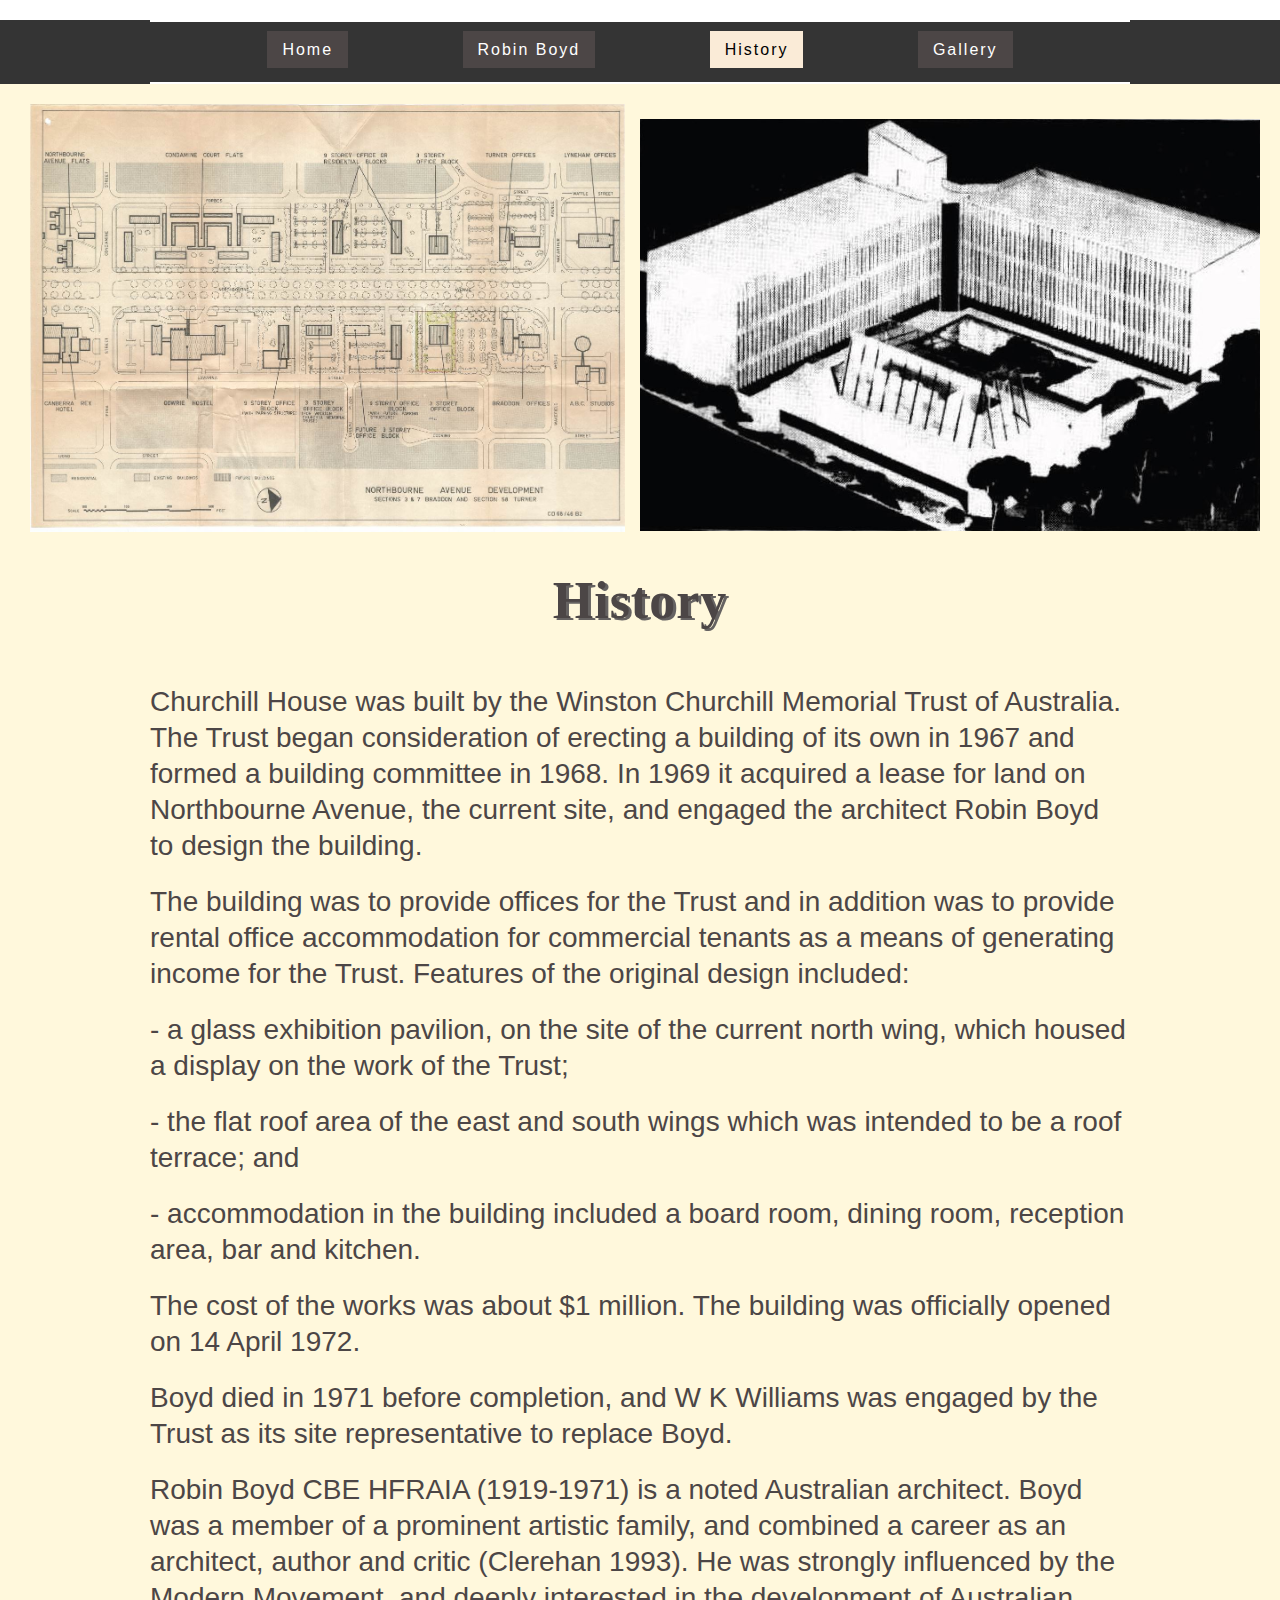
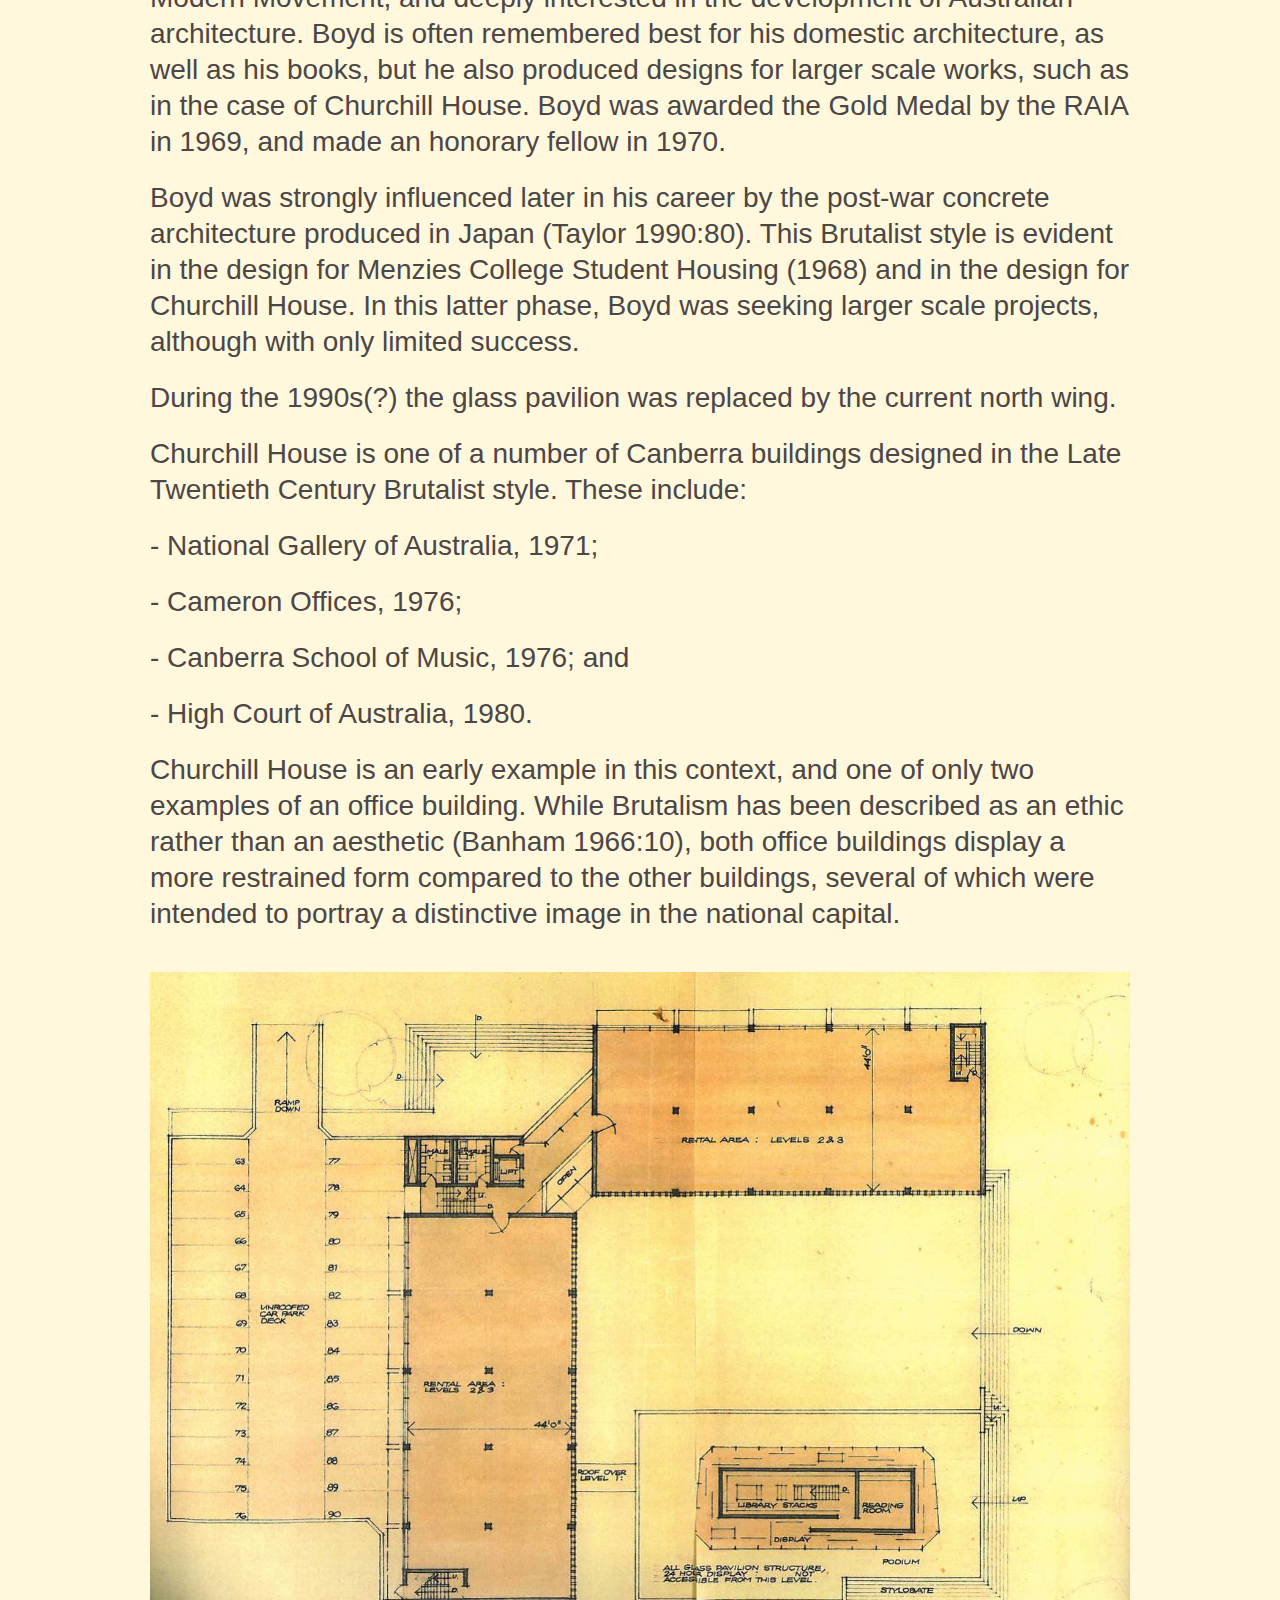
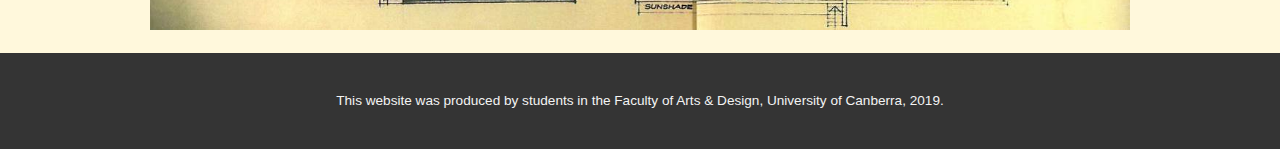
==== history.html @ a8d82f20 "updates" ====
<!DOCTYPE html>

<html lang="en">

<head>
    <title>Churchill House-History</title>
    <meta charset="utf-8">
    <link href="assets/css/reset.css" rel="stylesheet" type="text/css">
    <link href="assets/css/styles.css" rel="stylesheet" type="text/css">
    <link href="assets/images/boyd-logo.png" rel="icon" type="image/x-icon">

</head>

<body>
    <header>
        <div class="wrapper">

            <nav>
                <ul>
                    <li><a href="index.html">Home</a></li>
                    <li><a href="robinboyd.html">Robin Boyd</a></li>
                    <li><a href="history.html" class="currentpage">History</a></li>
                    <li><a href="gallery.html">Gallery</a></li>
                </ul>
            </nav>
        </div>
    </header>

    <main>
        <img src="assets/images/churchill-house-1.jpg" alt="churchill floorplan" class="rb1img">
        <img src="assets/images/churchill-house-12.jpg" alt="churchill black and white" class="rb2img">

        <div class="wrapper">
            <h1>History </h1>

            <p>Churchill House was built by the Winston Churchill Memorial Trust of Australia. The Trust began consideration of erecting a building of its own in 1967 and formed a building committee in 1968. In 1969 it acquired a lease for land on Northbourne Avenue, the current site, and engaged the architect Robin Boyd to design the building.</p>

            <p>The building was to provide offices for the Trust and in addition was to provide rental office accommodation for commercial tenants as a means of generating income for the Trust. Features of the original design included:</p>

            <p>- a glass exhibition pavilion, on the site of the current north wing, which housed a display on the work of the Trust;</p>
            <p>- the flat roof area of the east and south wings which was intended to be a roof terrace; and</p>
            <p>- accommodation in the building included a board room, dining room, reception area, bar and kitchen.</p>

            <p>The cost of the works was about $1 million. The building was officially opened on 14 April 1972.</p>

            <p>Boyd died in 1971 before completion, and W K Williams was engaged by the Trust as its site representative to replace Boyd.</p>

            <p>Robin Boyd CBE HFRAIA (1919-1971) is a noted Australian architect. Boyd was a member of a prominent artistic family, and combined a career as an architect, author and critic (Clerehan 1993). He was strongly influenced by the Modern Movement, and deeply interested in the development of Australian architecture. Boyd is often remembered best for his domestic architecture, as well as his books, but he also produced designs for larger scale works, such as in the case of Churchill House. Boyd was awarded the Gold Medal by the RAIA in 1969, and made an honorary fellow in 1970.</p>

            <p>Boyd was strongly influenced later in his career by the post-war concrete architecture produced in Japan (Taylor 1990:80). This Brutalist style is evident in the design for Menzies College Student Housing (1968) and in the design for Churchill House. In this latter phase, Boyd was seeking larger scale projects, although with only limited success.</p>

            <p>During the 1990s(?) the glass pavilion was replaced by the current north wing.</p>

            <p>Churchill House is one of a number of Canberra buildings designed in the Late Twentieth Century Brutalist style. These include:</p>

            <p>- National Gallery of Australia, 1971;</p>

            <p>- Cameron Offices, 1976;</p>

            <p>- Canberra School of Music, 1976; and</p>

            <p>- High Court of Australia, 1980.</p>

            <p>Churchill House is an early example in this context, and one of only two examples of an office building. While Brutalism has been described as an ethic rather than an aesthetic (Banham 1966:10), both office buildings display a more restrained form compared to the other buildings, several of which were intended to portray a distinctive image in the national capital.</p>
            <img src="assets/images/churchill-house-20.jpg" alt="churchill floorplan2" class="bottomimg">
        </div>
    </main>

    <footer>
        <div class="wrapper">
            <p>This website was produced by students in the Faculty of Arts & Design, University of Canberra, 2019.</p>
        </div>
    </footer>

</body>

</html>
---- assets/css/styles.css ----
body {
    color: #4c4646;
    font-family: domine, roboto, sans-serif;
    font-size: 16px;
}

/*Typography*/

h1,
h2,
h3,
h4,
h5,
h6 {
    font-family: domine;
    margin-bottom: 25px;
}

h1 {
    text-align: center;
    font-size: 52px;
    font-weight: bolder;
    letter-spacing: 1px;
    text-shadow: #666362 3px 2px 0px;
    padding-top: 20px;
    padding-bottom: 32px;

}

h2 {
    text-align: center;
    font-size: 44px;
    font-weight: bolder;
    letter-spacing: 1px;
    text-shadow: #666362 3px 2px 0px;
    padding-top: 20px;
    padding-bottom: 32px;
}


p {
    font-size: 28px;
    line-height: 36px;
    margin-bottom: 20px;
}

/*anchor styles*/
a {
    color: black;
    text-decoration: none;
}

a:hover {
    text-decoration: underline;
}

a:visited {
    color: #3bb9ff;
}

a:active {
    color: #e9dcbe;
}

/*main containers*/

.wrapper {
    width: 980px;
    /*top right bottom left*/
    margin: 20px auto 0px auto;
}

header {
    background-color: #343434;
}

nav {
    border-top: 2px solid white;
    border-bottom: 2px solid white;
    text-align: center;
}

nav ul {
    height: 40px;
    padding-top: 20px;
}

nav ul li {
    display: inline;
    margin: 55px;
}

nav ul li a {
    color: white;
    background-color: #4c4646;
    ;
    text-decoration: none;
    padding: 10px 15px;
    letter-spacing: 2px;
}

nav ul li a:hover,
nav ul li a.currentpage {
    background-color: antiquewhite;
    text-decoration: none;
    color: black
}

.hero {
    min-height: 500px;
    background-image: url(../images/extra1-churchill-house-by-robin%20boyd-photo-copyright-darren-bradley.jpg);
    background-repeat: no-repeat;
    background-size: cover;
    background-position: bottom;
}

main {
    background-color: #fff8dc;
    padding: 20px;
    overflow: auto;
}

footer {
    background-color: #343434;
    padding: 10px;
    text-align: center;
}

footer p {
    font-size: 85%;
    color: #f3f3f3;
}

/*image setup*/

.leftimg {
    float: left;
    width: 450px;
}

.rightimg {
    float: right;
    width: 450px;
}

.bottomimg {
    width: 980px;
    margin-top: 20px;
}

.rb1img {
    width: 48%;
    margin-left: 10px;
}


.rb2img {
    width: 50%;
    float: right;
    margin-top: 15px;
}
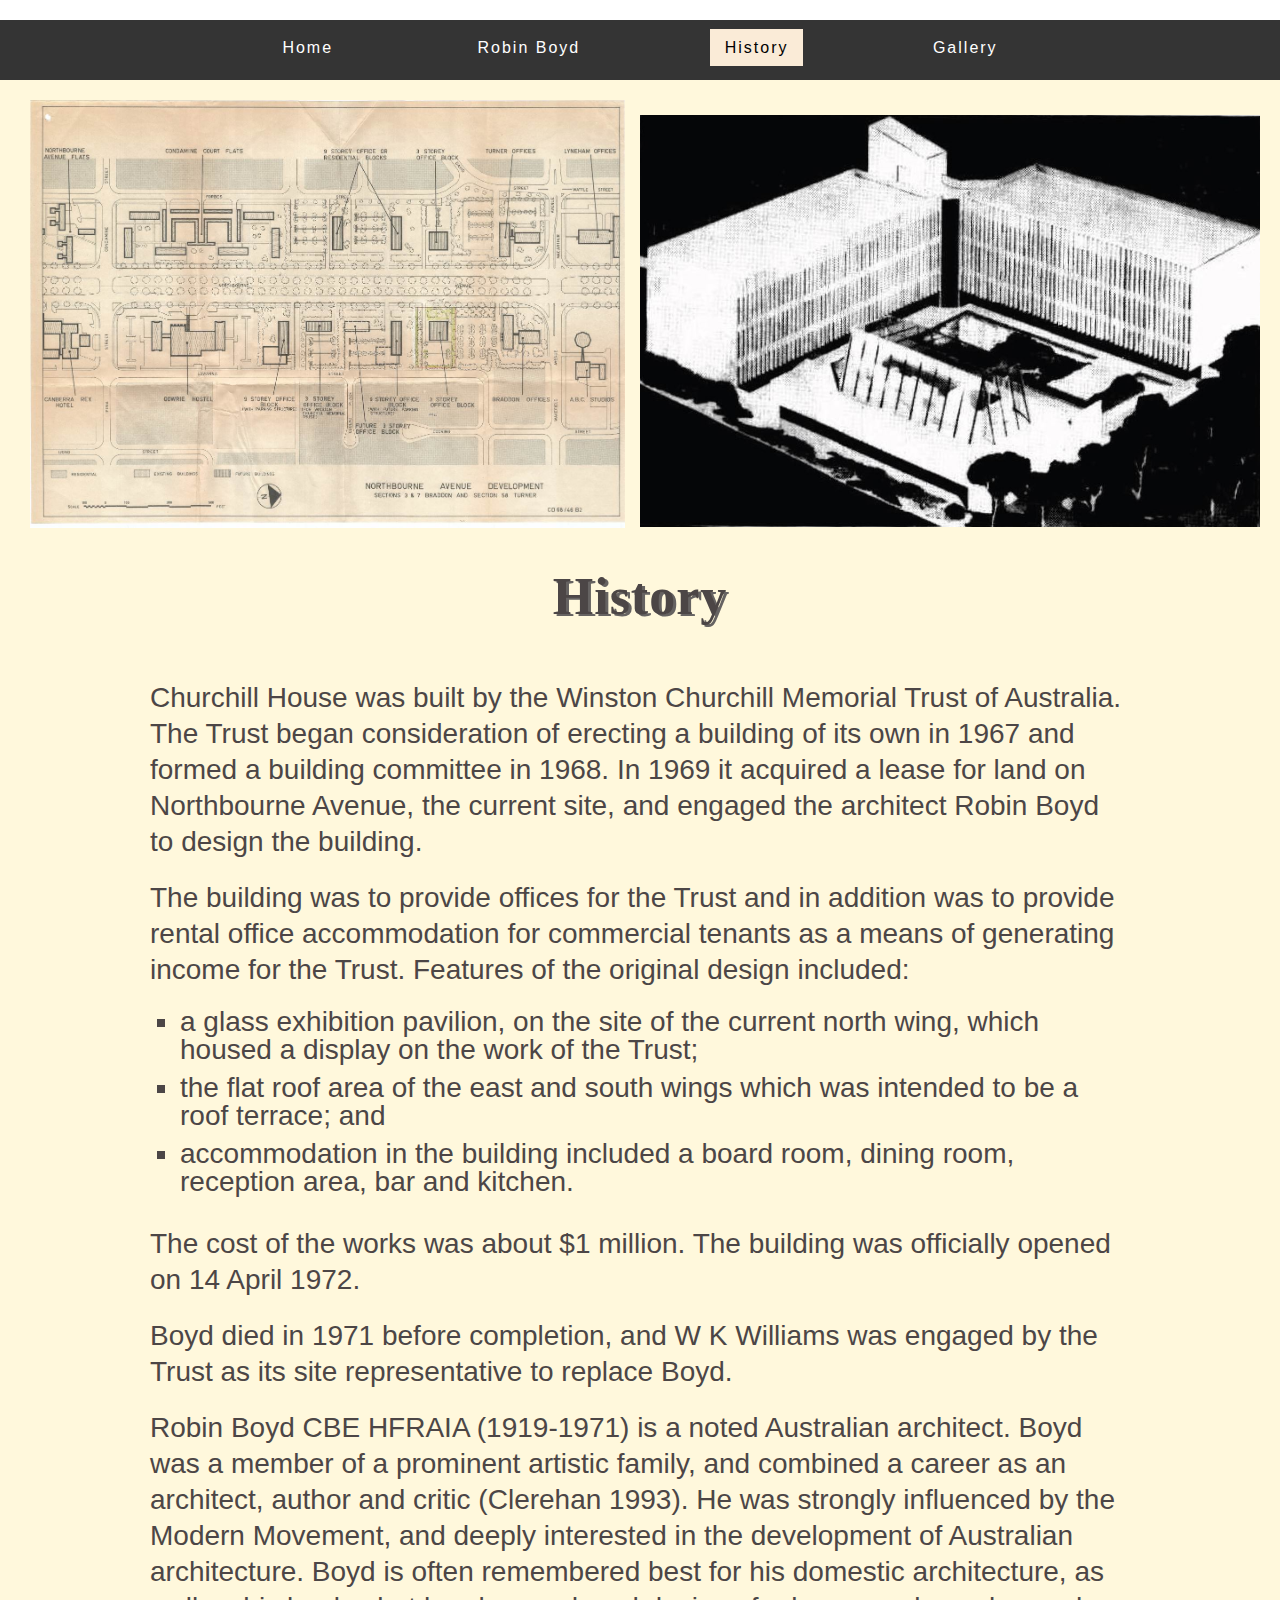
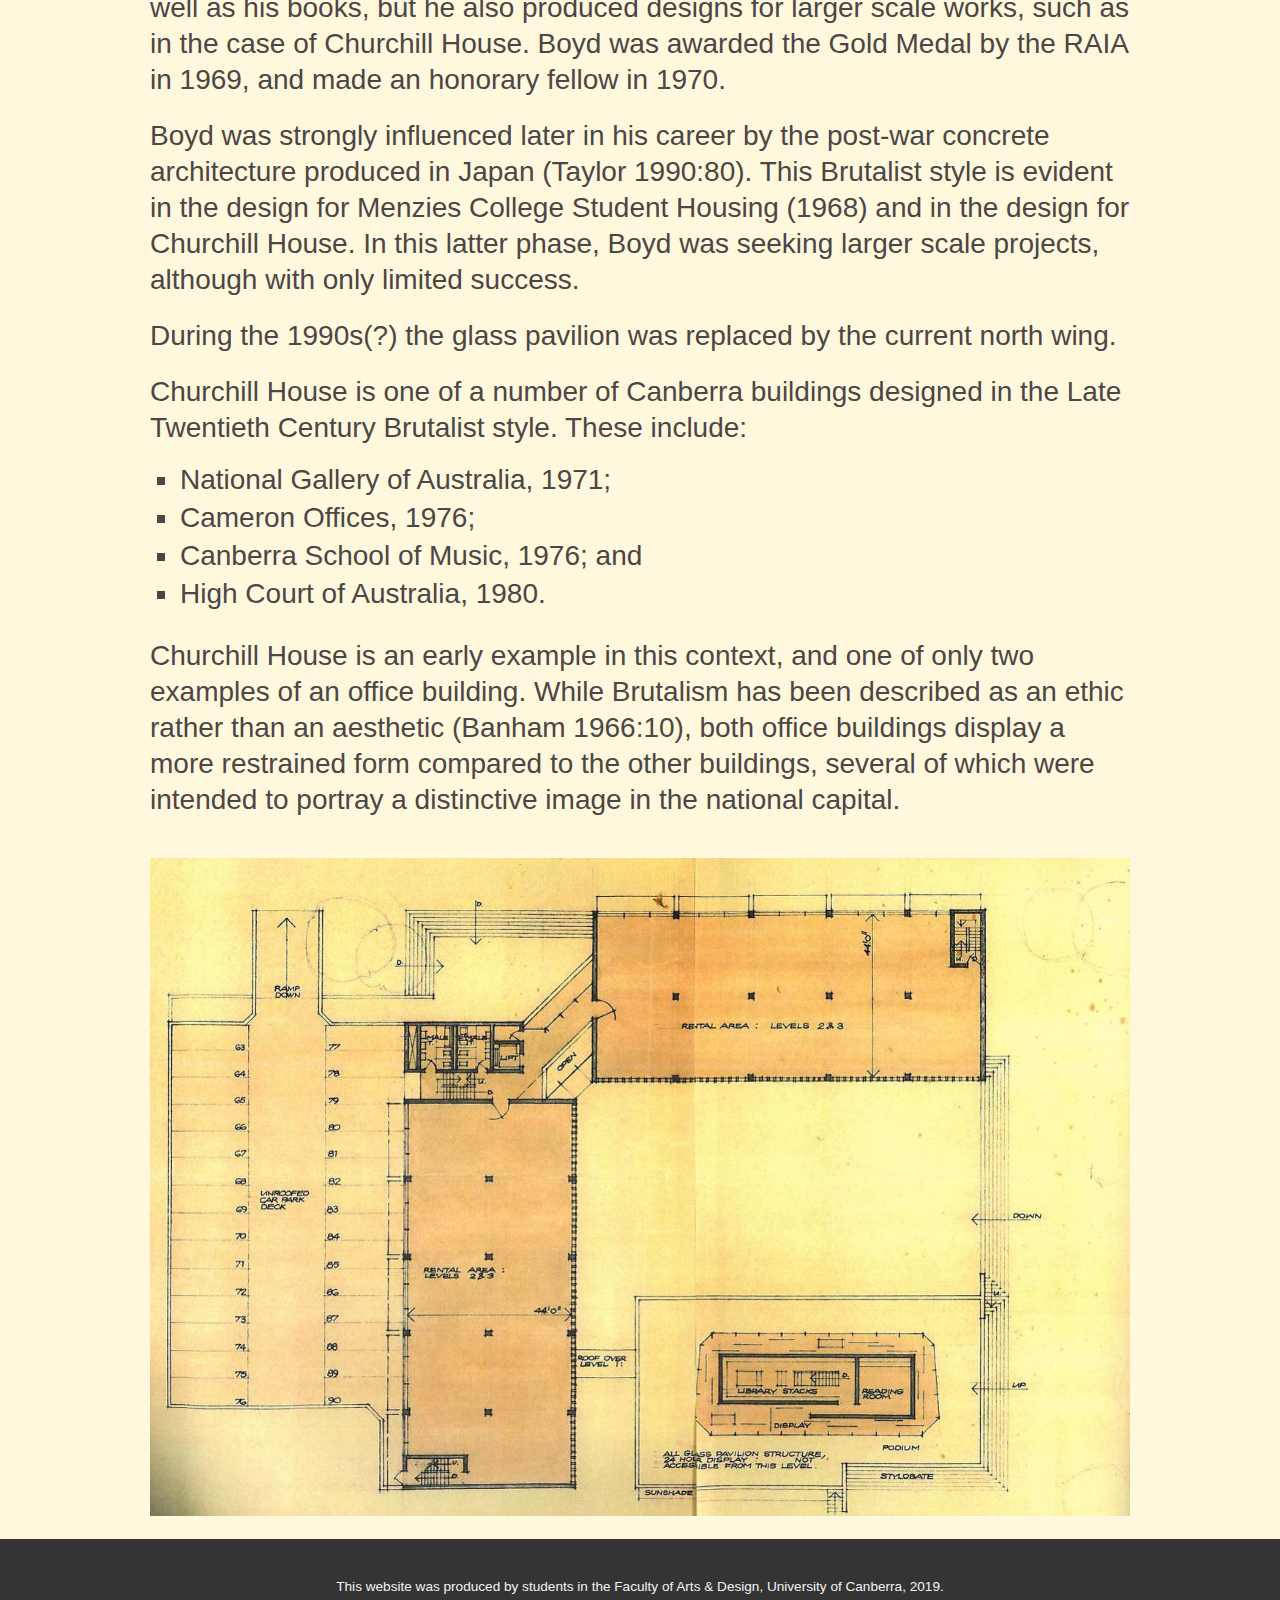
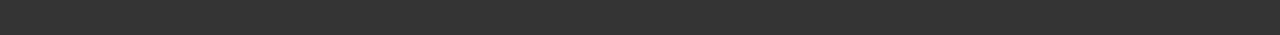
==== commit d17f3fac: "final updates" ====
--- a/history.html
+++ b/history.html
@@ -37,9 +37,11 @@
 
             <p>The building was to provide offices for the Trust and in addition was to provide rental office accommodation for commercial tenants as a means of generating income for the Trust. Features of the original design included:</p>
 
-            <p>- a glass exhibition pavilion, on the site of the current north wing, which housed a display on the work of the Trust;</p>
-            <p>- the flat roof area of the east and south wings which was intended to be a roof terrace; and</p>
-            <p>- accommodation in the building included a board room, dining room, reception area, bar and kitchen.</p>
+            <ul>
+                <li>a glass exhibition pavilion, on the site of the current north wing, which housed a display on the work of the Trust;</li>
+                <li>the flat roof area of the east and south wings which was intended to be a roof terrace; and</li>
+                <li>accommodation in the building included a board room, dining room, reception area, bar and kitchen.</li>
+            </ul>
 
             <p>The cost of the works was about $1 million. The building was officially opened on 14 April 1972.</p>
 
@@ -52,14 +54,17 @@
             <p>During the 1990s(?) the glass pavilion was replaced by the current north wing.</p>
 
             <p>Churchill House is one of a number of Canberra buildings designed in the Late Twentieth Century Brutalist style. These include:</p>
+            <ul>
 
-            <p>- National Gallery of Australia, 1971;</p>
+                <li>National Gallery of Australia, 1971;</li>
 
-            <p>- Cameron Offices, 1976;</p>
+                <li>Cameron Offices, 1976;</li>
 
-            <p>- Canberra School of Music, 1976; and</p>
+                <li>Canberra School of Music, 1976; and</li>
 
-            <p>- High Court of Australia, 1980.</p>
+                <li>High Court of Australia, 1980.</li>
+
+            </ul>
 
             <p>Churchill House is an early example in this context, and one of only two examples of an office building. While Brutalism has been described as an ethic rather than an aesthetic (Banham 1966:10), both office buildings display a more restrained form compared to the other buildings, several of which were intended to portray a distinctive image in the national capital.</p>
             <img src="assets/images/churchill-house-20.jpg" alt="churchill floorplan2" class="bottomimg">
--- a/assets/css/styles.css
+++ b/assets/css/styles.css
@@ -37,6 +37,14 @@
     padding-bottom: 32px;
 }
 
+h3 {
+    text-align: left;
+    font-size: 36px;
+    font-weight: bolder;
+    letter-spacing: 1px;
+    padding-top: 20px;
+}
+
 
 p {
     font-size: 28px;
@@ -75,8 +83,6 @@
 }
 
 nav {
-    border-top: 2px solid white;
-    border-bottom: 2px solid white;
     text-align: center;
 }
 
@@ -92,8 +98,7 @@
 
 nav ul li a {
     color: white;
-    background-color: #4c4646;
-    ;
+    background-color: #343434;
     text-decoration: none;
     padding: 10px 15px;
     letter-spacing: 2px;
@@ -120,6 +125,23 @@
     overflow: auto;
 }
 
+main ul {
+    list-style-type: square;
+    margin-left: 30px;
+    margin-bottom: 30px;
+}
+
+main ol {
+    list-style-type: decimal;
+    margin-left: 30px;
+    margin-bottom: 30px;
+}
+
+main li {
+    font-size: 28px;
+    margin-bottom: 10px;
+}
+
 footer {
     background-color: #343434;
     padding: 10px;
@@ -159,3 +181,63 @@
     float: right;
     margin-top: 15px;
 }
+
+/* Media query for phones */
+@media screen and (max-device-width: 400px) {
+    .wrapper {
+        width: 98%;
+    }
+
+
+    /*    change the image width on a mobile*/
+    img {
+        max-width: 100%;
+    }
+
+    .left-image-box p {
+        font-size: 2.2em;
+    }
+}
+
+/* target devices larger than 400px and less than 768px */
+@media screen and (min-device-width: 400px) and (max-device-width: 768px) {
+
+    /* typography */
+    h2 {
+        font-size: 2.389em;
+    }
+
+    h3 {
+        font-size: 2.278em;
+    }
+
+    .wrapper {
+        width: 95%;
+    }
+
+    img {
+        max-width: 80%;
+    }
+
+    .left-image-box p {
+        font-size: 2.2em;
+    }
+
+}
+
+@media screen and (min-device-width: 768px) {
+    h1 {
+        text-align: center;
+        display: block;
+    }
+
+    nav {
+        float: none;
+        display: block;
+    }
+
+    nav ul {
+        text-align: center
+    }
+
+}
